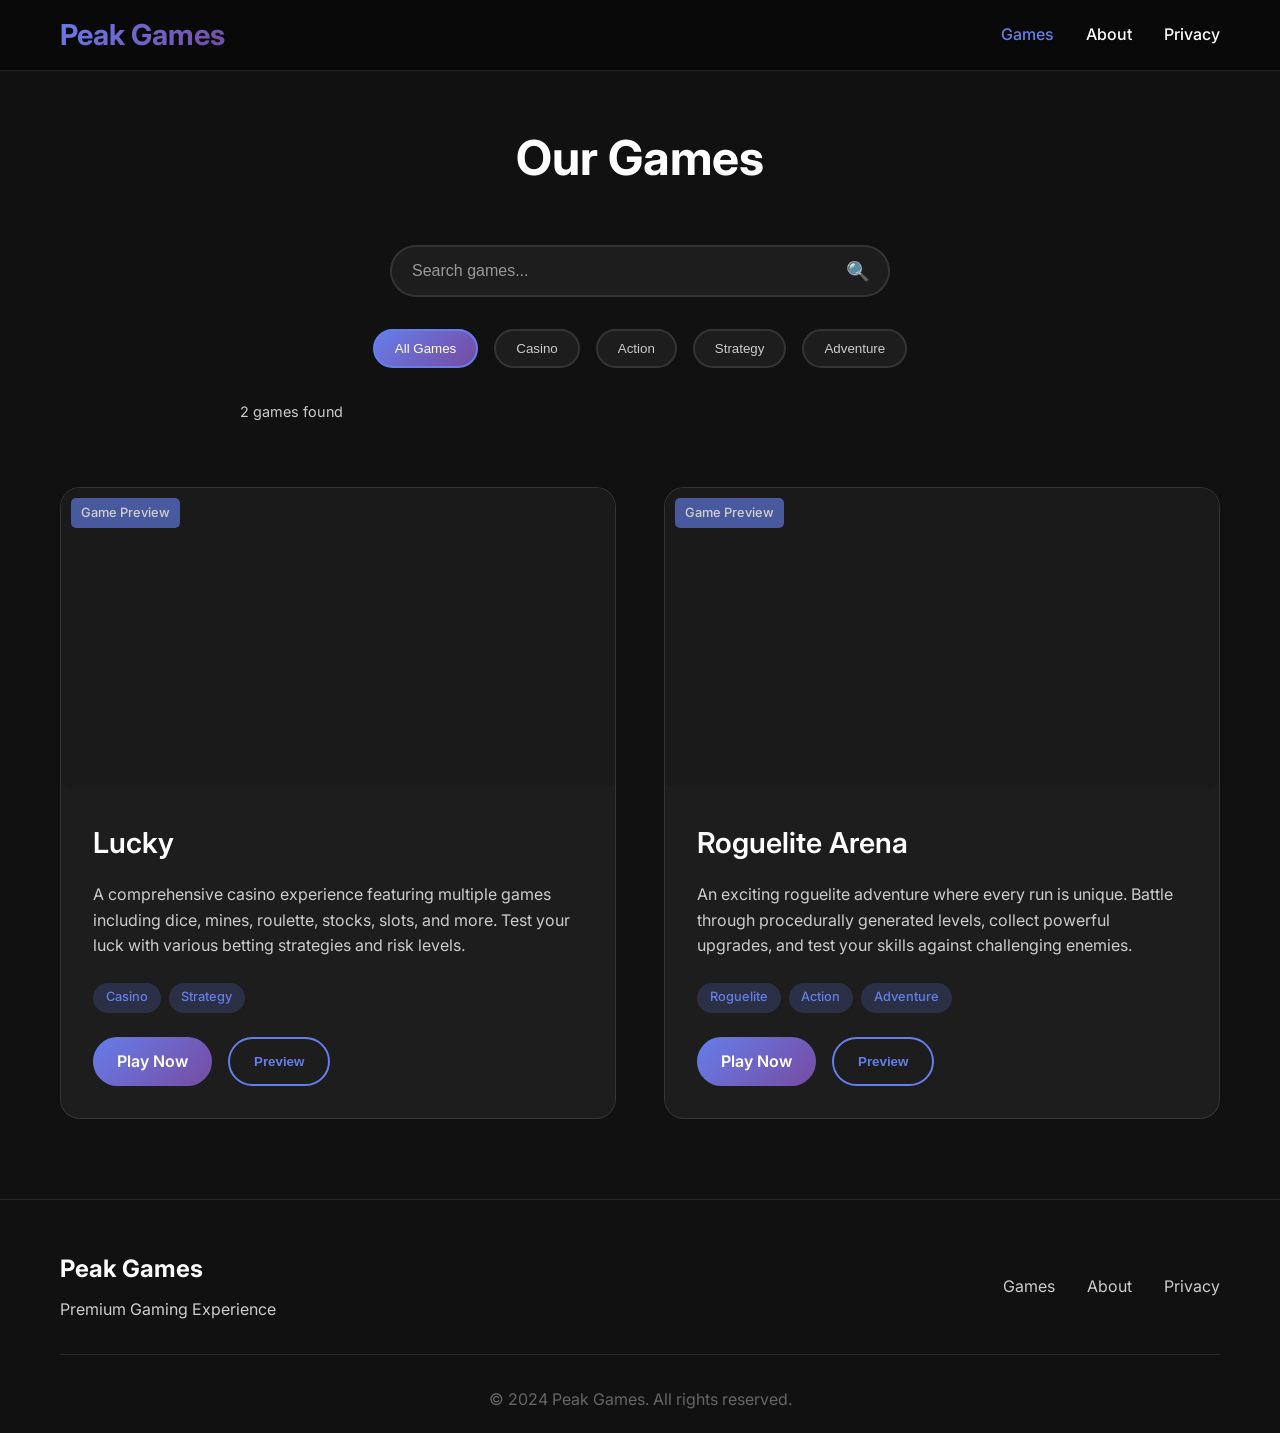
==== games.html @ 95d1e4c8 "Initial Peak Games website - home, games page, search, privacy, transitions" ====
<!DOCTYPE html>
<html lang="en">
<head>
    <meta charset="UTF-8">
    <meta name="viewport" content="width=device-width, initial-scale=1.0">
    <title>Games - Peak Games</title>
    <link rel="stylesheet" href="styles.css">
    <link href="https://fonts.googleapis.com/css2?family=Inter:wght@300;400;500;600;700&display=swap" rel="stylesheet">
</head>
<body>
    <nav class="navbar">
        <div class="nav-container">
            <div class="nav-brand">
                <a href="index.html" class="nav-logo">Peak Games</a>
            </div>
            <div class="nav-links">
                <a href="games.html" class="active">Games</a>
                <a href="index.html#about">About</a>
                <a href="index.html#privacy">Privacy</a>
            </div>
        </div>
    </nav>

    <section class="games-page">
        <div class="container">
            <h2 class="section-title">Our Games</h2>

            <div class="search-container">
                <div class="search-bar">
                    <div class="search-input-wrapper">
                        <input type="text" id="gameSearch" placeholder="Search games..." class="search-input">
                        <div class="search-icon">🔍</div>
                    </div>
                </div>

                <div class="category-filters">
                    <button class="category-btn active" data-category="all">All Games</button>
                    <button class="category-btn" data-category="casino">Casino</button>
                    <button class="category-btn" data-category="action">Action</button>
                    <button class="category-btn" data-category="strategy">Strategy</button>
                    <button class="category-btn" data-category="adventure">Adventure</button>
                </div>

                <div class="search-results-info">
                    <span id="resultsCount">2 games found</span>
                    <button id="clearSearch" class="clear-search" style="display: none;">Clear Search</button>
                </div>
            </div>

            <div class="games-grid">
                <div class="game-card" data-category="casino strategy" data-title="Lucky" data-description="casino experience featuring multiple games including dice mines roulette stocks slots">
                    <div class="game-preview">
                        <iframe src="https://amongusman173-hub.github.io/PeakGames-Lucky/"
                                title="Lucky Preview"
                                loading="lazy"></iframe>
                    </div>
                    <div class="game-info">
                        <h3>Lucky</h3>
                        <p>A comprehensive casino experience featuring multiple games including dice, mines, roulette, stocks, slots, and more. Test your luck with various betting strategies and risk levels.</p>
                        <div class="game-features">
                            <span class="feature-tag">Casino</span>
                            <span class="feature-tag">Strategy</span>
                        </div>
                        <div class="game-actions">
                            <a href="https://amongusman173-hub.github.io/PeakGames-Lucky/"
                               target="_blank"
                               class="btn-play">Play Now</a>
                            <button class="btn-preview" onclick="togglePreview(event)">Preview</button>
                        </div>
                    </div>
                </div>

                <div class="game-card" data-category="action adventure" data-title="Roguelite Arena" data-description="roguelite adventure where every run is unique battle through procedurally generated levels">
                    <div class="game-preview">
                        <iframe src="https://amongusman173-hub.github.io/PeakGames-Roguelite/"
                                title="Roguelite Arena Preview"
                                loading="lazy"></iframe>
                    </div>
                    <div class="game-info">
                        <h3>Roguelite Arena</h3>
                        <p>An exciting roguelite adventure where every run is unique. Battle through procedurally generated levels, collect powerful upgrades, and test your skills against challenging enemies.</p>
                        <div class="game-features">
                            <span class="feature-tag">Roguelite</span>
                            <span class="feature-tag">Action</span>
                            <span class="feature-tag">Adventure</span>
                        </div>
                        <div class="game-actions">
                            <a href="https://amongusman173-hub.github.io/PeakGames-Roguelite/"
                               target="_blank"
                               class="btn-play">Play Now</a>
                            <button class="btn-preview" onclick="togglePreview(event)">Preview</button>
                        </div>
                    </div>
                </div>
            </div>
        </div>
    </section>

    <footer class="footer">
        <div class="container">
            <div class="footer-content">
                <div class="footer-brand">
                    <h3>Peak Games</h3>
                    <p>Premium Gaming Experience</p>
                </div>
                <div class="footer-links">
                    <a href="games.html">Games</a>
                    <a href="index.html#about">About</a>
                    <a href="index.html#privacy">Privacy</a>
                </div>
            </div>
            <div class="footer-bottom">
                <p>&copy; 2024 Peak Games. All rights reserved.</p>
            </div>
        </div>
    </footer>

    <script src="script.js"></script>
    <script>
        document.querySelectorAll('a[href]').forEach(link => {
            const href = link.getAttribute('href');
            if (!href.startsWith('#') && !href.startsWith('http') && !link.target) {
                link.addEventListener('click', e => {
                    e.preventDefault();
                    document.body.classList.add('fade-out');
                    setTimeout(() => window.location.href = href, 300);
                });
            }
        });
    </script>
</body>
</html>
---- styles.css ----
* {
    margin: 0;
    padding: 0;
    box-sizing: border-box;
}

body {
    font-family: 'Inter', sans-serif;
    line-height: 1.6;
    color: #333;
    background: #0a0a0a;
}

.container {
    max-width: 1200px;
    margin: 0 auto;
    padding: 0 20px;
}

/* Navigation */
.navbar {
    position: fixed;
    top: 0;
    width: 100%;
    background: rgba(10, 10, 10, 0.95);
    backdrop-filter: blur(10px);
    z-index: 1000;
    border-bottom: 1px solid rgba(255, 255, 255, 0.1);
}

.nav-container {
    max-width: 1200px;
    margin: 0 auto;
    padding: 0 20px;
    display: flex;
    justify-content: space-between;
    align-items: center;
    height: 70px;
}

.nav-brand {
    display: flex;
    align-items: center;
}

.nav-links {
    display: flex;
    gap: 2rem;
}

.nav-links a {
    color: #fff;
    text-decoration: none;
    font-weight: 500;
    transition: color 0.3s ease;
}

.nav-links a:hover {
    color: #667eea;
}

/* Hero Section */
.hero {
    height: 100vh;
    display: flex;
    align-items: center;
    justify-content: center;
    position: relative;
    overflow: hidden;
}

.hero-bg {
    position: absolute;
    top: 0;
    left: 0;
    width: 100%;
    height: 100%;
    background: linear-gradient(135deg, #667eea 0%, #764ba2 100%);
    opacity: 0.1;
    z-index: -1;
}

.particles {
    position: absolute;
    width: 100%;
    height: 100%;
    overflow: hidden;
}

.particle {
    position: absolute;
    width: 4px;
    height: 4px;
    background: rgba(102, 126, 234, 0.6);
    border-radius: 50%;
    animation: float 6s ease-in-out infinite;
}

.particle:nth-child(1) {
    left: 20%;
    animation-delay: 0s;
    animation-duration: 6s;
}

.particle:nth-child(2) {
    left: 40%;
    animation-delay: 1s;
    animation-duration: 8s;
}

.particle:nth-child(3) {
    left: 60%;
    animation-delay: 2s;
    animation-duration: 7s;
}

.particle:nth-child(4) {
    left: 80%;
    animation-delay: 3s;
    animation-duration: 9s;
}

.particle:nth-child(5) {
    left: 10%;
    animation-delay: 4s;
    animation-duration: 5s;
}

.particle:nth-child(6) {
    left: 90%;
    animation-delay: 5s;
    animation-duration: 10s;
}

@keyframes float {
    0%, 100% {
        transform: translateY(100vh) scale(0);
        opacity: 0;
    }
    10% {
        opacity: 1;
        transform: translateY(90vh) scale(1);
    }
    90% {
        opacity: 1;
        transform: translateY(-10vh) scale(1);
    }
    100% {
        transform: translateY(-10vh) scale(0);
        opacity: 0;
    }
}

.hero-content {
    text-align: center;
    color: #fff;
    z-index: 1;
}

.hero-title {
    font-size: 4rem;
    font-weight: 700;
    margin-bottom: 1rem;
    background: linear-gradient(135deg, #667eea 0%, #764ba2 100%);
    -webkit-background-clip: text;
    -webkit-text-fill-color: transparent;
    background-clip: text;
}

.hero-subtitle {
    font-size: 1.5rem;
    margin-bottom: 2rem;
    color: #ccc;
    font-weight: 300;
}

.btn-primary {
    display: inline-block;
    padding: 15px 30px;
    background: linear-gradient(135deg, #667eea 0%, #764ba2 100%);
    color: #fff;
    text-decoration: none;
    border-radius: 50px;
    font-weight: 600;
    transition: transform 0.3s ease, box-shadow 0.3s ease;
}

.btn-primary:hover {
    transform: translateY(-2px);
    box-shadow: 0 10px 25px rgba(102, 126, 234, 0.3);
}

/* Games Section */
.games-section {
    padding: 100px 0;
    background: #111;
}

.section-title {
    text-align: center;
    font-size: 3rem;
    font-weight: 700;
    margin-bottom: 3rem;
    color: #fff;
}

/* Search Container */
.search-container {
    max-width: 800px;
    margin: 0 auto 4rem;
}

.search-bar {
    margin-bottom: 2rem;
}

.search-input-wrapper {
    position: relative;
    max-width: 500px;
    margin: 0 auto;
}

.search-input {
    width: 100%;
    padding: 15px 50px 15px 20px;
    background: rgba(255, 255, 255, 0.05);
    border: 2px solid rgba(255, 255, 255, 0.1);
    border-radius: 50px;
    color: #fff;
    font-size: 1rem;
    transition: all 0.3s ease;
}

.search-input:focus {
    outline: none;
    border-color: #667eea;
    box-shadow: 0 0 20px rgba(102, 126, 234, 0.2);
}

.search-input::placeholder {
    color: #999;
}

.search-icon {
    position: absolute;
    right: 20px;
    top: 50%;
    transform: translateY(-50%);
    color: #999;
    font-size: 1.2rem;
}

.category-filters {
    display: flex;
    justify-content: center;
    gap: 1rem;
    flex-wrap: wrap;
    margin-bottom: 2rem;
}

.category-btn {
    padding: 10px 20px;
    background: rgba(255, 255, 255, 0.05);
    border: 2px solid rgba(255, 255, 255, 0.1);
    border-radius: 25px;
    color: #ccc;
    font-weight: 500;
    cursor: pointer;
    transition: all 0.3s ease;
}

.category-btn:hover {
    border-color: #667eea;
    color: #667eea;
}

.category-btn.active {
    background: linear-gradient(135deg, #667eea 0%, #764ba2 100%);
    border-color: #667eea;
    color: #fff;
}

.search-results-info {
    display: flex;
    justify-content: space-between;
    align-items: center;
    color: #ccc;
    font-size: 0.9rem;
}

.clear-search {
    background: none;
    border: none;
    color: #667eea;
    cursor: pointer;
    text-decoration: underline;
    font-size: 0.9rem;
}

.clear-search:hover {
    color: #fff;
}

.games-grid {
    display: grid;
    grid-template-columns: repeat(auto-fit, minmax(500px, 1fr));
    gap: 3rem;
    margin-top: 3rem;
}

.game-card {
    background: rgba(255, 255, 255, 0.05);
    border-radius: 20px;
    overflow: hidden;
    transition: transform 0.3s ease, box-shadow 0.3s ease;
    border: 1px solid rgba(255, 255, 255, 0.1);
}

.game-card:hover {
    transform: translateY(-5px);
    box-shadow: 0 20px 40px rgba(0, 0, 0, 0.3);
}

.game-preview {
    height: 300px;
    overflow: hidden;
    position: relative;
    background: #1a1a1a;
    border-radius: 10px;
}

.game-preview iframe {
    width: 125%;
    height: 125%;
    border: none;
    transform: scale(0.8);
    transform-origin: top left;
    pointer-events: none;
    background: #1a1a1a;
}

.game-info {
    padding: 2rem;
}

.game-info h3 {
    font-size: 1.8rem;
    font-weight: 600;
    margin-bottom: 1rem;
    color: #fff;
}

.game-info p {
    color: #ccc;
    margin-bottom: 1.5rem;
    line-height: 1.6;
}

.game-features {
    display: flex;
    gap: 0.5rem;
    margin-bottom: 1.5rem;
    flex-wrap: wrap;
}

.feature-tag {
    background: rgba(102, 126, 234, 0.2);
    color: #667eea;
    padding: 0.3rem 0.8rem;
    border-radius: 20px;
    font-size: 0.8rem;
    font-weight: 500;
}

.game-actions {
    display: flex;
    gap: 1rem;
}

.btn-play {
    padding: 12px 24px;
    background: linear-gradient(135deg, #667eea 0%, #764ba2 100%);
    color: #fff;
    text-decoration: none;
    border-radius: 25px;
    font-weight: 600;
    transition: transform 0.3s ease;
}

.btn-play:hover {
    transform: translateY(-2px);
}

.btn-preview {
    padding: 12px 24px;
    background: transparent;
    color: #667eea;
    border: 2px solid #667eea;
    border-radius: 25px;
    font-weight: 600;
    cursor: pointer;
    transition: all 0.3s ease;
}

.btn-preview:hover {
    background: #667eea;
    color: #fff;
}

/* About Section */
.about-section {
    padding: 100px 0;
    background: #0a0a0a;
}

.about-grid {
    display: grid;
    grid-template-columns: 1fr 1fr;
    gap: 4rem;
    align-items: center;
}

.about-content h2 {
    font-size: 2.5rem;
    font-weight: 700;
    margin-bottom: 2rem;
    color: #fff;
}

.about-content p {
    font-size: 1.2rem;
    color: #ccc;
    line-height: 1.8;
    margin-bottom: 3rem;
}

.stats-grid {
    display: grid;
    grid-template-columns: repeat(3, 1fr);
    gap: 2rem;
}

.stat-item {
    text-align: center;
    padding: 1.5rem;
    background: rgba(102, 126, 234, 0.1);
    border-radius: 15px;
    border: 1px solid rgba(102, 126, 234, 0.2);
    transition: transform 0.3s ease;
}

.stat-item:hover {
    transform: translateY(-5px);
}

.stat-number {
    font-size: 2.5rem;
    font-weight: 700;
    color: #667eea;
    margin-bottom: 0.5rem;
}

.stat-label {
    color: #ccc;
    font-size: 0.9rem;
    font-weight: 500;
}

.about-visual {
    position: relative;
    height: 400px;
}

.floating-elements {
    position: relative;
    width: 100%;
    height: 100%;
}

.floating-card {
    position: absolute;
    width: 80px;
    height: 80px;
    background: rgba(102, 126, 234, 0.1);
    border: 2px solid rgba(102, 126, 234, 0.3);
    border-radius: 20px;
    display: flex;
    align-items: center;
    justify-content: center;
    font-size: 2rem;
    animation: floatCard 4s ease-in-out infinite;
}

.floating-card:nth-child(1) {
    top: 10%;
    left: 20%;
    animation-delay: 0s;
}

.floating-card:nth-child(2) {
    top: 60%;
    left: 10%;
    animation-delay: 1s;
}

.floating-card:nth-child(3) {
    top: 20%;
    right: 20%;
    animation-delay: 2s;
}

.floating-card:nth-child(4) {
    bottom: 20%;
    right: 10%;
    animation-delay: 3s;
}

@keyframes floatCard {
    0%, 100% {
        transform: translateY(0px) rotate(0deg);
    }
    50% {
        transform: translateY(-20px) rotate(5deg);
    }
}

/* Privacy Section */
.privacy-section {
    padding: 100px 0;
    background: #111;
}

.privacy-content h2 {
    text-align: center;
    font-size: 2.5rem;
    font-weight: 700;
    margin-bottom: 3rem;
    color: #fff;
}

.privacy-grid {
    display: grid;
    grid-template-columns: repeat(auto-fit, minmax(300px, 1fr));
    gap: 2rem;
    margin-bottom: 3rem;
}

.privacy-card {
    background: rgba(255, 255, 255, 0.05);
    padding: 2rem;
    border-radius: 20px;
    text-align: center;
    border: 1px solid rgba(255, 255, 255, 0.1);
    transition: transform 0.3s ease, box-shadow 0.3s ease;
}

.privacy-card:hover {
    transform: translateY(-5px);
    box-shadow: 0 15px 30px rgba(102, 126, 234, 0.1);
}

.privacy-icon {
    font-size: 3rem;
    margin-bottom: 1rem;
}

.privacy-card h3 {
    color: #fff;
    font-size: 1.3rem;
    margin-bottom: 1rem;
    font-weight: 600;
}

.privacy-card p {
    color: #ccc;
    line-height: 1.6;
}

.privacy-note {
    background: rgba(102, 126, 234, 0.1);
    padding: 2rem;
    border-radius: 15px;
    border-left: 4px solid #667eea;
    text-align: center;
}

.privacy-note p {
    color: #ccc;
    font-size: 1.1rem;
    margin: 0;
}

.privacy-note strong {
    color: #667eea;
}

/* Footer */
.footer {
    background: #111;
    padding: 50px 0 20px;
    border-top: 1px solid rgba(255, 255, 255, 0.1);
}

.footer-content {
    display: flex;
    justify-content: space-between;
    align-items: center;
    margin-bottom: 2rem;
}

.footer-brand h3 {
    color: #fff;
    font-size: 1.5rem;
    margin-bottom: 0.5rem;
}

.footer-brand p {
    color: #ccc;
}

.footer-links {
    display: flex;
    gap: 2rem;
}

.footer-links a {
    color: #ccc;
    text-decoration: none;
    transition: color 0.3s ease;
}

.footer-links a:hover {
    color: #667eea;
}

.footer-bottom {
    text-align: center;
    padding-top: 2rem;
    border-top: 1px solid rgba(255, 255, 255, 0.1);
}

.footer-bottom p {
    color: #666;
}

/* Responsive Design */
@media (max-width: 768px) {
    .hero-title {
        font-size: 2.5rem;
    }
    
    .hero-subtitle {
        font-size: 1.2rem;
    }
    
    .games-grid {
        grid-template-columns: 1fr;
        gap: 2rem;
    }
    
    .category-filters {
        gap: 0.5rem;
    }
    
    .category-btn {
        padding: 8px 16px;
        font-size: 0.9rem;
    }
    
    .search-results-info {
        flex-direction: column;
        gap: 1rem;
        text-align: center;
    }
    
    .about-grid {
        grid-template-columns: 1fr;
        gap: 2rem;
    }
    
    .stats-grid {
        grid-template-columns: 1fr;
        gap: 1rem;
    }
    
    .privacy-grid {
        grid-template-columns: 1fr;
    }
    
    .floating-elements {
        display: none;
    }
    
    .nav-links {
        display: none;
    }
    
    .footer-content {
        flex-direction: column;
        gap: 2rem;
        text-align: center;
    }
    
    .game-actions {
        flex-direction: column;
    }
}

/* Preview Toggle Animation */
.game-preview.expanded {
    height: 500px;
    border-radius: 10px;
}

.game-preview.expanded iframe {
    width: 100%;
    height: 100%;
    transform: scale(1);
    pointer-events: auto;
}

.game-preview iframe {
    transition: all 0.3s ease;
}

.game-preview::before {
    content: 'Game Preview';
    position: absolute;
    top: 10px;
    left: 10px;
    background: rgba(102, 126, 234, 0.8);
    color: white;
    padding: 5px 10px;
    border-radius: 5px;
    font-size: 0.8rem;
    font-weight: 500;
    z-index: 5;
    opacity: 0.8;
}

.game-preview.expanded::before {
    content: 'Interactive Preview - Click to Play';
}

/* No Results Message */
.no-results-message {
    grid-column: 1 / -1;
    text-align: center;
    padding: 4rem 2rem;
    color: #ccc;
}

.no-results-content {
    max-width: 400px;
    margin: 0 auto;
}

.no-results-icon {
    font-size: 4rem;
    margin-bottom: 1rem;
    opacity: 0.5;
}

.no-results-message h3 {
    font-size: 1.5rem;
    margin-bottom: 1rem;
    color: #fff;
}

.no-results-message p {
    font-size: 1rem;
    opacity: 0.8;
}

/* Search Animation */
.game-card {
    transition: all 0.3s ease;
}

.game-card.hidden {
    opacity: 0;
    transform: translateY(20px);
    pointer-events: none;
}

/* Games Page */
.games-page {
    min-height: 100vh;
    padding: 120px 0 80px;
    background: #111;
}

.nav-brand a {
    text-decoration: none;
}

.nav-logo {
    font-size: 1.8rem;
    font-weight: 700;
    text-decoration: none;
    background: linear-gradient(135deg, #667eea 0%, #764ba2 100%);
    -webkit-background-clip: text;
    -webkit-text-fill-color: transparent;
    background-clip: text;
    transition: filter 0.3s ease, transform 0.3s ease;
    cursor: pointer;
}

.nav-logo:hover {
    filter: drop-shadow(0 0 12px rgba(102, 126, 234, 0.9)) drop-shadow(0 0 25px rgba(118, 75, 162, 0.6));
    transform: scale(1.05);
}

.nav-links a.active {
    color: #667eea;
}

/* Page Transitions */
body {
    animation: pageFadeIn 0.4s ease forwards;
}

@keyframes pageFadeIn {
    from {
        opacity: 0;
        transform: translateY(10px);
    }
    to {
        opacity: 1;
        transform: translateY(0);
    }
}

body.fade-out {
    animation: pageFadeOut 0.3s ease forwards;
}

@keyframes pageFadeOut {
    from {
        opacity: 1;
        transform: translateY(0);
    }
    to {
        opacity: 0;
        transform: translateY(-10px);
    }
}
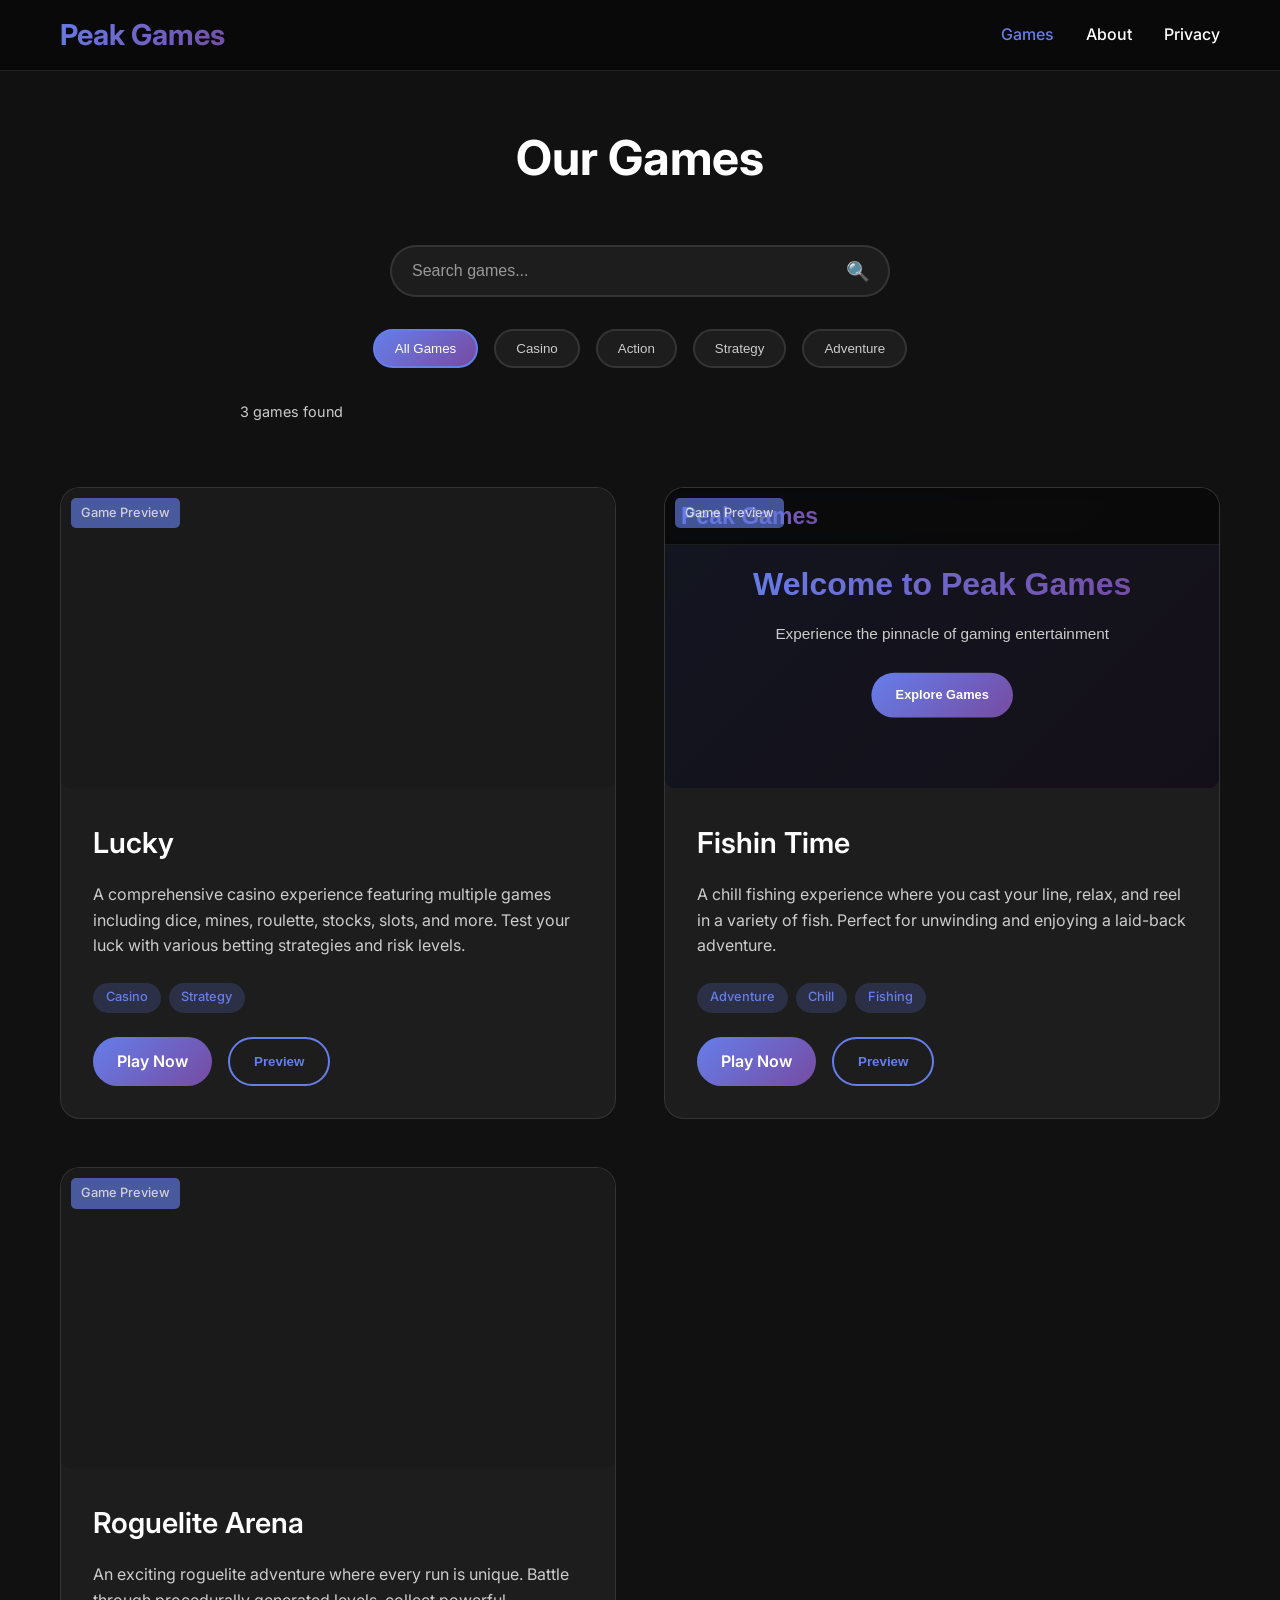
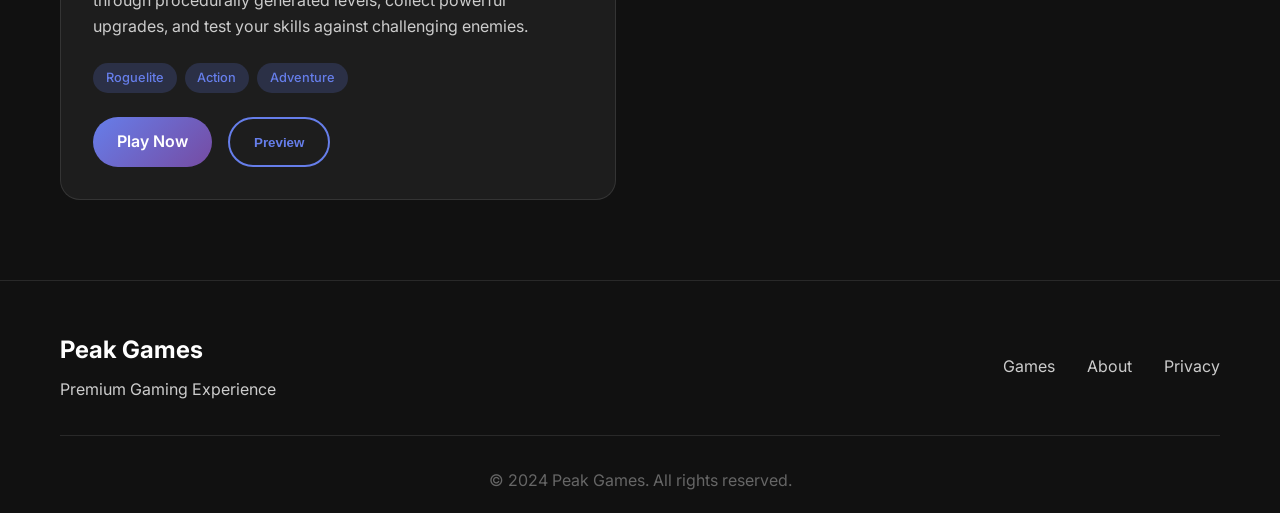
==== commit 03ca53e2: "Add Fishin Time game, update stats to 3 games" ====
--- a/games.html
+++ b/games.html
@@ -42,7 +42,7 @@
                 </div>
 
                 <div class="search-results-info">
-                    <span id="resultsCount">2 games found</span>
+                    <span id="resultsCount">3 games found</span>
                     <button id="clearSearch" class="clear-search" style="display: none;">Clear Search</button>
                 </div>
             </div>
@@ -63,6 +63,29 @@
                         </div>
                         <div class="game-actions">
                             <a href="https://amongusman173-hub.github.io/PeakGames-Lucky/"
+                               target="_blank"
+                               class="btn-play">Play Now</a>
+                            <button class="btn-preview" onclick="togglePreview(event)">Preview</button>
+                        </div>
+                    </div>
+                </div>
+
+                <div class="game-card" data-category="adventure" data-title="Fishin Time" data-description="chill relaxing fishing game cast your line and reel in a variety of fish">
+                    <div class="game-preview">
+                        <iframe src="https://amongusman173-hub.github.io/PeakGames-Fishin/"
+                                title="Fishin Time Preview"
+                                loading="lazy"></iframe>
+                    </div>
+                    <div class="game-info">
+                        <h3>Fishin Time</h3>
+                        <p>A chill fishing experience where you cast your line, relax, and reel in a variety of fish. Perfect for unwinding and enjoying a laid-back adventure.</p>
+                        <div class="game-features">
+                            <span class="feature-tag">Adventure</span>
+                            <span class="feature-tag">Chill</span>
+                            <span class="feature-tag">Fishing</span>
+                        </div>
+                        <div class="game-actions">
+                            <a href="https://amongusman173-hub.github.io/PeakGames-Fishin/"
                                target="_blank"
                                class="btn-play">Play Now</a>
                             <button class="btn-preview" onclick="togglePreview(event)">Preview</button>
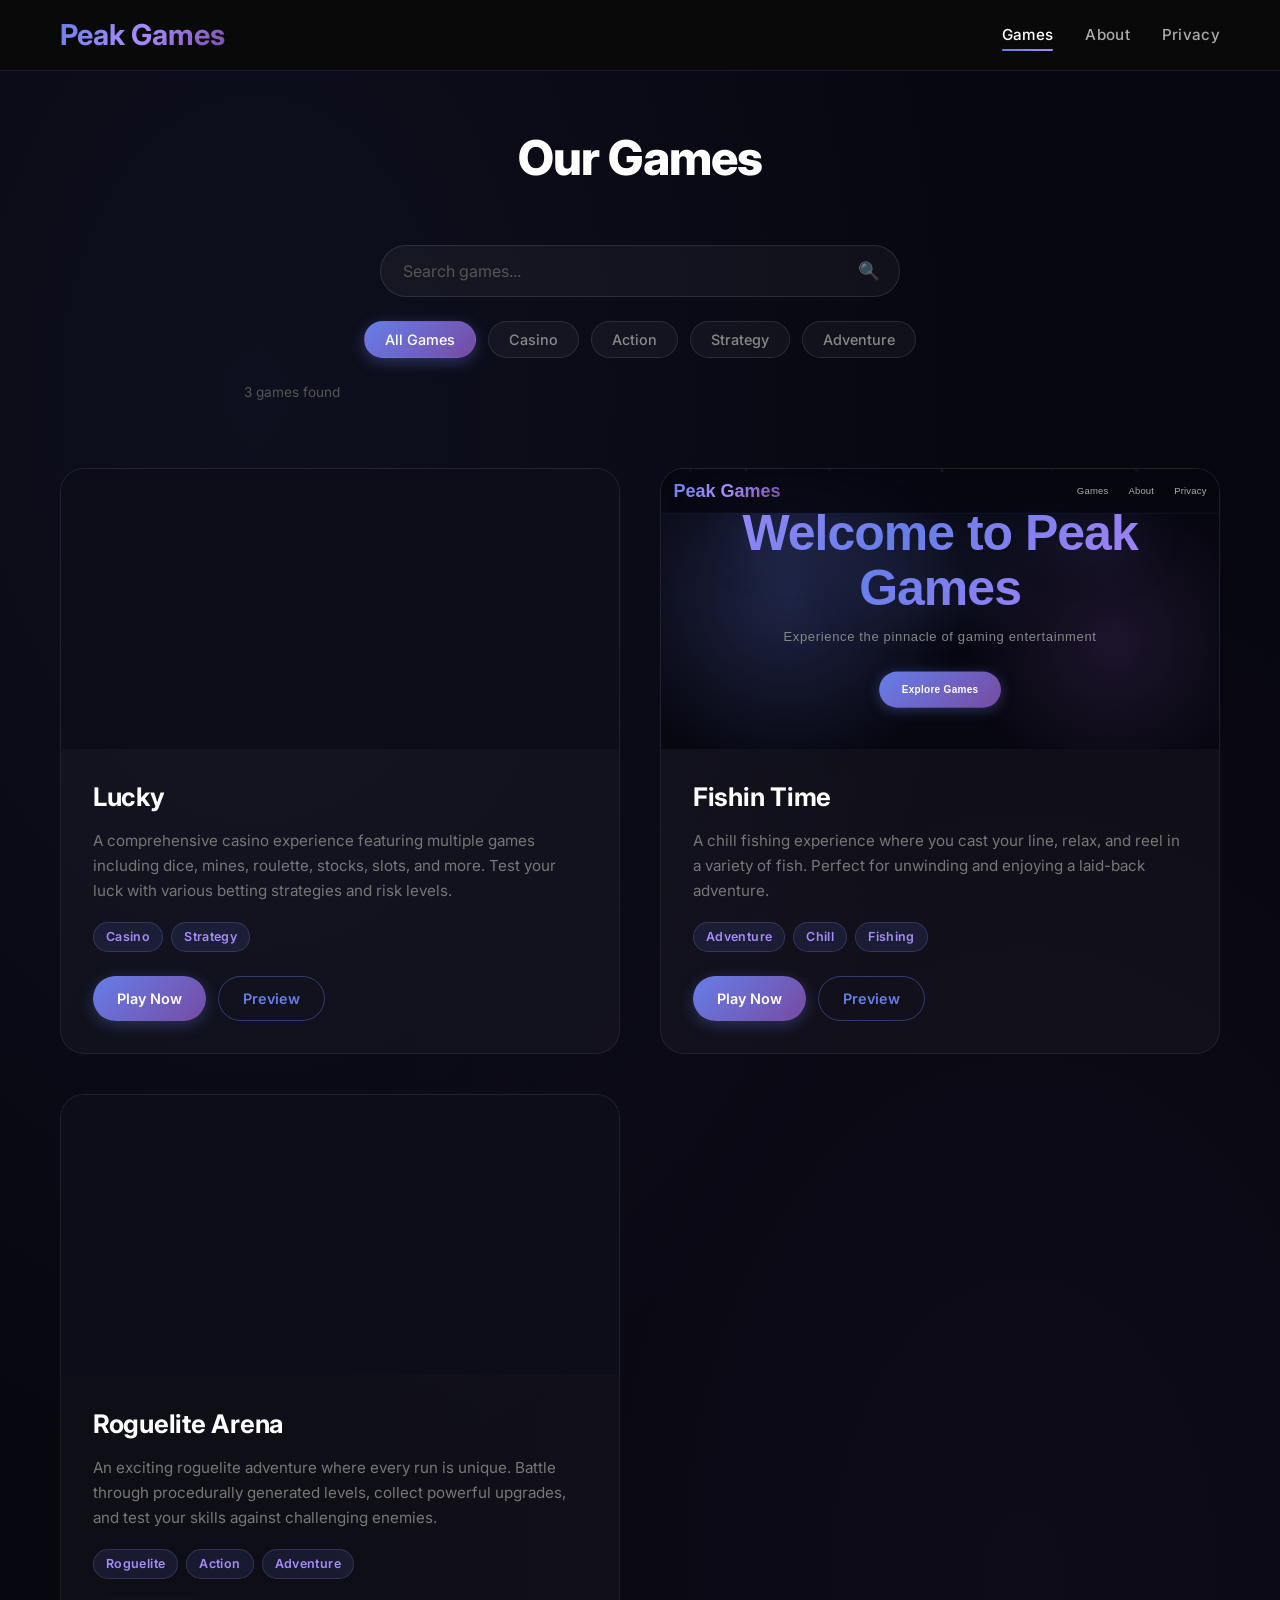
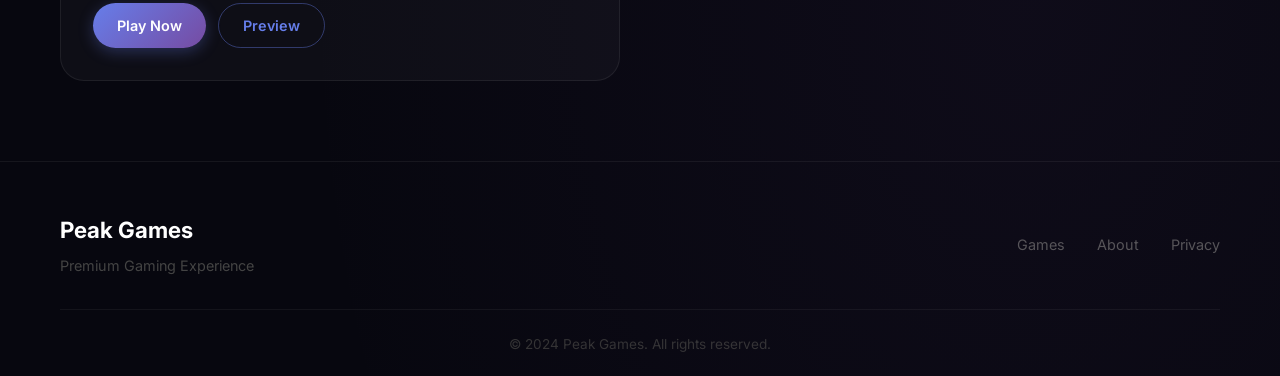
==== commit 87a4fe42: "Visual overhaul, live game thumbnails, audio fix on preview close" ====
--- a/games.html
+++ b/games.html
@@ -50,7 +50,7 @@
             <div class="games-grid">
                 <div class="game-card" data-category="casino strategy" data-title="Lucky" data-description="casino experience featuring multiple games including dice mines roulette stocks slots">
                     <div class="game-preview">
-                        <iframe src="https://amongusman173-hub.github.io/PeakGames-Lucky/"
+                        <iframe data-src="https://amongusman173-hub.github.io/PeakGames-Lucky/"
                                 title="Lucky Preview"
                                 loading="lazy"></iframe>
                     </div>
@@ -72,7 +72,7 @@
 
                 <div class="game-card" data-category="adventure" data-title="Fishin Time" data-description="chill relaxing fishing game cast your line and reel in a variety of fish">
                     <div class="game-preview">
-                        <iframe src="https://amongusman173-hub.github.io/PeakGames-Fishin/"
+                        <iframe data-src="https://amongusman173-hub.github.io/PeakGames-Fishin/"
                                 title="Fishin Time Preview"
                                 loading="lazy"></iframe>
                     </div>
@@ -95,7 +95,7 @@
 
                 <div class="game-card" data-category="action adventure" data-title="Roguelite Arena" data-description="roguelite adventure where every run is unique battle through procedurally generated levels">
                     <div class="game-preview">
-                        <iframe src="https://amongusman173-hub.github.io/PeakGames-Roguelite/"
+                        <iframe data-src="https://amongusman173-hub.github.io/PeakGames-Roguelite/"
                                 title="Roguelite Arena Preview"
                                 loading="lazy"></iframe>
                     </div>
--- a/styles.css
+++ b/styles.css
@@ -7,8 +7,9 @@
 body {
     font-family: 'Inter', sans-serif;
     line-height: 1.6;
-    color: #333;
-    background: #0a0a0a;
+    color: #e0e0e0;
+    background: #07070f;
+    overflow-x: hidden;
 }
 
 .container {
@@ -17,15 +18,15 @@
     padding: 0 20px;
 }
 
-/* Navigation */
+/* ── Navbar ── */
 .navbar {
     position: fixed;
     top: 0;
     width: 100%;
-    background: rgba(10, 10, 10, 0.95);
-    backdrop-filter: blur(10px);
+    background: rgba(7, 7, 15, 0.85);
+    backdrop-filter: blur(18px);
     z-index: 1000;
-    border-bottom: 1px solid rgba(255, 255, 255, 0.1);
+    border-bottom: 1px solid rgba(102, 126, 234, 0.15);
 }
 
 .nav-container {
@@ -38,28 +39,61 @@
     height: 70px;
 }
 
-.nav-brand {
-    display: flex;
-    align-items: center;
-}
-
-.nav-links {
-    display: flex;
-    gap: 2rem;
-}
+.nav-brand { display: flex; align-items: center; }
+.nav-brand a { text-decoration: none; }
+
+.nav-logo {
+    font-size: 1.8rem;
+    font-weight: 700;
+    text-decoration: none;
+    background: linear-gradient(135deg, #667eea 0%, #a78bfa 50%, #764ba2 100%);
+    -webkit-background-clip: text;
+    -webkit-text-fill-color: transparent;
+    background-clip: text;
+    transition: filter 0.3s ease, transform 0.3s ease;
+    cursor: pointer;
+}
+
+.nav-logo:hover {
+    filter: drop-shadow(0 0 14px rgba(102, 126, 234, 1)) drop-shadow(0 0 30px rgba(167, 139, 250, 0.7));
+    transform: scale(1.06);
+}
+
+.nav-links { display: flex; gap: 2rem; }
 
 .nav-links a {
-    color: #fff;
+    color: #aaa;
     text-decoration: none;
     font-weight: 500;
+    font-size: 0.95rem;
+    letter-spacing: 0.02em;
     transition: color 0.3s ease;
-}
-
-.nav-links a:hover {
-    color: #667eea;
-}
-
-/* Hero Section */
+    position: relative;
+}
+
+.nav-links a::after {
+    content: '';
+    position: absolute;
+    bottom: -4px;
+    left: 0;
+    width: 0;
+    height: 2px;
+    background: linear-gradient(90deg, #667eea, #a78bfa);
+    border-radius: 2px;
+    transition: width 0.3s ease;
+}
+
+.nav-links a:hover,
+.nav-links a.active {
+    color: #fff;
+}
+
+.nav-links a:hover::after,
+.nav-links a.active::after {
+    width: 100%;
+}
+
+/* ── Hero ── */
 .hero {
     height: 100vh;
     display: flex;
@@ -69,223 +103,246 @@
     overflow: hidden;
 }
 
+/* Gradient orbs */
 .hero-bg {
     position: absolute;
-    top: 0;
-    left: 0;
+    inset: 0;
+    z-index: 0;
+}
+
+.hero-bg::before {
+    content: '';
+    position: absolute;
+    width: 600px;
+    height: 600px;
+    background: radial-gradient(circle, rgba(102, 126, 234, 0.25) 0%, transparent 70%);
+    top: -100px;
+    left: -100px;
+    animation: orbDrift 12s ease-in-out infinite alternate;
+}
+
+.hero-bg::after {
+    content: '';
+    position: absolute;
+    width: 500px;
+    height: 500px;
+    background: radial-gradient(circle, rgba(118, 75, 162, 0.2) 0%, transparent 70%);
+    bottom: -80px;
+    right: -80px;
+    animation: orbDrift 10s ease-in-out infinite alternate-reverse;
+}
+
+@keyframes orbDrift {
+    from { transform: translate(0, 0) scale(1); }
+    to   { transform: translate(60px, 40px) scale(1.1); }
+}
+
+.particles {
+    position: absolute;
     width: 100%;
     height: 100%;
-    background: linear-gradient(135deg, #667eea 0%, #764ba2 100%);
-    opacity: 0.1;
-    z-index: -1;
-}
-
-.particles {
-    position: absolute;
-    width: 100%;
-    height: 100%;
-    overflow: hidden;
 }
 
 .particle {
     position: absolute;
-    width: 4px;
-    height: 4px;
-    background: rgba(102, 126, 234, 0.6);
+    width: 3px;
+    height: 3px;
+    background: rgba(167, 139, 250, 0.7);
     border-radius: 50%;
-    animation: float 6s ease-in-out infinite;
-}
-
-.particle:nth-child(1) {
-    left: 20%;
-    animation-delay: 0s;
-    animation-duration: 6s;
-}
-
-.particle:nth-child(2) {
-    left: 40%;
-    animation-delay: 1s;
-    animation-duration: 8s;
-}
-
-.particle:nth-child(3) {
-    left: 60%;
-    animation-delay: 2s;
-    animation-duration: 7s;
-}
-
-.particle:nth-child(4) {
-    left: 80%;
-    animation-delay: 3s;
-    animation-duration: 9s;
-}
-
-.particle:nth-child(5) {
-    left: 10%;
-    animation-delay: 4s;
-    animation-duration: 5s;
-}
-
-.particle:nth-child(6) {
-    left: 90%;
-    animation-delay: 5s;
-    animation-duration: 10s;
-}
-
-@keyframes float {
-    0%, 100% {
-        transform: translateY(100vh) scale(0);
-        opacity: 0;
-    }
-    10% {
-        opacity: 1;
-        transform: translateY(90vh) scale(1);
-    }
-    90% {
-        opacity: 1;
-        transform: translateY(-10vh) scale(1);
-    }
-    100% {
-        transform: translateY(-10vh) scale(0);
-        opacity: 0;
-    }
+    box-shadow: 0 0 6px rgba(167, 139, 250, 0.5);
+    animation: floatUp linear infinite;
+}
+
+.particle:nth-child(1) { left: 15%; animation-duration: 7s;  animation-delay: 0s;   width: 4px; height: 4px; }
+.particle:nth-child(2) { left: 30%; animation-duration: 9s;  animation-delay: 1.5s; }
+.particle:nth-child(3) { left: 50%; animation-duration: 6s;  animation-delay: 3s;   width: 5px; height: 5px; }
+.particle:nth-child(4) { left: 70%; animation-duration: 11s; animation-delay: 0.5s; }
+.particle:nth-child(5) { left: 85%; animation-duration: 8s;  animation-delay: 2s;   width: 4px; height: 4px; }
+.particle:nth-child(6) { left: 5%;  animation-duration: 10s; animation-delay: 4s;   }
+
+@keyframes floatUp {
+    0%   { transform: translateY(110vh) scale(0); opacity: 0; }
+    10%  { opacity: 1; transform: translateY(90vh) scale(1); }
+    90%  { opacity: 0.8; }
+    100% { transform: translateY(-10vh) scale(0.5); opacity: 0; }
 }
 
 .hero-content {
     text-align: center;
     color: #fff;
     z-index: 1;
+    position: relative;
 }
 
 .hero-title {
-    font-size: 4rem;
-    font-weight: 700;
+    font-size: 5rem;
+    font-weight: 800;
     margin-bottom: 1rem;
-    background: linear-gradient(135deg, #667eea 0%, #764ba2 100%);
+    background: linear-gradient(135deg, #a78bfa 0%, #667eea 40%, #c084fc 100%);
     -webkit-background-clip: text;
     -webkit-text-fill-color: transparent;
     background-clip: text;
+    letter-spacing: -0.02em;
+    line-height: 1.1;
+    filter: drop-shadow(0 0 40px rgba(102, 126, 234, 0.3));
 }
 
 .hero-subtitle {
-    font-size: 1.5rem;
-    margin-bottom: 2rem;
-    color: #ccc;
+    font-size: 1.3rem;
+    margin-bottom: 2.5rem;
+    color: #888;
     font-weight: 300;
+    letter-spacing: 0.05em;
 }
 
 .btn-primary {
     display: inline-block;
-    padding: 15px 30px;
+    padding: 16px 36px;
     background: linear-gradient(135deg, #667eea 0%, #764ba2 100%);
     color: #fff;
     text-decoration: none;
     border-radius: 50px;
     font-weight: 600;
+    font-size: 1rem;
+    letter-spacing: 0.03em;
+    position: relative;
+    overflow: hidden;
     transition: transform 0.3s ease, box-shadow 0.3s ease;
-}
+    box-shadow: 0 4px 20px rgba(102, 126, 234, 0.35);
+}
+
+.btn-primary::before {
+    content: '';
+    position: absolute;
+    top: 0; left: -100%;
+    width: 100%; height: 100%;
+    background: linear-gradient(90deg, transparent, rgba(255,255,255,0.15), transparent);
+    transition: left 0.5s ease;
+}
+
+.btn-primary:hover::before { left: 100%; }
 
 .btn-primary:hover {
-    transform: translateY(-2px);
-    box-shadow: 0 10px 25px rgba(102, 126, 234, 0.3);
-}
-
-/* Games Section */
-.games-section {
-    padding: 100px 0;
-    background: #111;
-}
+    transform: translateY(-3px);
+    box-shadow: 0 12px 35px rgba(102, 126, 234, 0.5);
+}
+
+/* ── Games Page ── */
+.games-page {
+    min-height: 100vh;
+    padding: 120px 0 80px;
+    background: #07070f;
+    position: relative;
+}
+
+.games-page::before {
+    content: '';
+    position: fixed;
+    top: 0; left: 0;
+    width: 100%; height: 100%;
+    background:
+        radial-gradient(ellipse at 20% 20%, rgba(102, 126, 234, 0.07) 0%, transparent 50%),
+        radial-gradient(ellipse at 80% 80%, rgba(118, 75, 162, 0.07) 0%, transparent 50%);
+    pointer-events: none;
+    z-index: 0;
+}
+
+.games-page .container { position: relative; z-index: 1; }
 
 .section-title {
     text-align: center;
     font-size: 3rem;
-    font-weight: 700;
+    font-weight: 800;
     margin-bottom: 3rem;
     color: #fff;
-}
-
-/* Search Container */
+    letter-spacing: -0.02em;
+}
+
+/* ── Search ── */
 .search-container {
     max-width: 800px;
     margin: 0 auto 4rem;
 }
 
-.search-bar {
-    margin-bottom: 2rem;
-}
+.search-bar { margin-bottom: 1.5rem; }
 
 .search-input-wrapper {
     position: relative;
-    max-width: 500px;
+    max-width: 520px;
     margin: 0 auto;
 }
 
 .search-input {
     width: 100%;
-    padding: 15px 50px 15px 20px;
-    background: rgba(255, 255, 255, 0.05);
-    border: 2px solid rgba(255, 255, 255, 0.1);
+    padding: 15px 50px 15px 22px;
+    background: rgba(255, 255, 255, 0.04);
+    border: 1.5px solid rgba(255, 255, 255, 0.1);
     border-radius: 50px;
     color: #fff;
     font-size: 1rem;
+    font-family: 'Inter', sans-serif;
     transition: all 0.3s ease;
 }
 
 .search-input:focus {
     outline: none;
     border-color: #667eea;
-    box-shadow: 0 0 20px rgba(102, 126, 234, 0.2);
-}
-
-.search-input::placeholder {
-    color: #999;
-}
+    background: rgba(102, 126, 234, 0.06);
+    box-shadow: 0 0 0 4px rgba(102, 126, 234, 0.12), 0 0 25px rgba(102, 126, 234, 0.15);
+}
+
+.search-input::placeholder { color: #555; }
 
 .search-icon {
     position: absolute;
     right: 20px;
     top: 50%;
     transform: translateY(-50%);
-    color: #999;
-    font-size: 1.2rem;
+    font-size: 1.1rem;
+    opacity: 0.5;
 }
 
 .category-filters {
     display: flex;
     justify-content: center;
-    gap: 1rem;
+    gap: 0.75rem;
     flex-wrap: wrap;
-    margin-bottom: 2rem;
+    margin-bottom: 1.5rem;
 }
 
 .category-btn {
-    padding: 10px 20px;
-    background: rgba(255, 255, 255, 0.05);
-    border: 2px solid rgba(255, 255, 255, 0.1);
+    padding: 9px 20px;
+    background: rgba(255, 255, 255, 0.04);
+    border: 1.5px solid rgba(255, 255, 255, 0.1);
     border-radius: 25px;
-    color: #ccc;
+    color: #888;
     font-weight: 500;
+    font-size: 0.9rem;
+    font-family: 'Inter', sans-serif;
     cursor: pointer;
-    transition: all 0.3s ease;
+    transition: all 0.25s ease;
 }
 
 .category-btn:hover {
     border-color: #667eea;
-    color: #667eea;
+    color: #a78bfa;
+    background: rgba(102, 126, 234, 0.08);
 }
 
 .category-btn.active {
     background: linear-gradient(135deg, #667eea 0%, #764ba2 100%);
-    border-color: #667eea;
-    color: #fff;
+    border-color: transparent;
+    color: #fff;
+    box-shadow: 0 4px 15px rgba(102, 126, 234, 0.35);
 }
 
 .search-results-info {
     display: flex;
     justify-content: space-between;
     align-items: center;
-    color: #ccc;
-    font-size: 0.9rem;
+    color: #555;
+    font-size: 0.85rem;
+    padding: 0 4px;
 }
 
 .clear-search {
@@ -293,67 +350,99 @@
     border: none;
     color: #667eea;
     cursor: pointer;
-    text-decoration: underline;
-    font-size: 0.9rem;
-}
-
-.clear-search:hover {
-    color: #fff;
-}
-
+    font-size: 0.85rem;
+    font-family: 'Inter', sans-serif;
+    transition: color 0.2s;
+}
+
+.clear-search:hover { color: #a78bfa; }
+
+/* ── Game Cards ── */
 .games-grid {
     display: grid;
-    grid-template-columns: repeat(auto-fit, minmax(500px, 1fr));
-    gap: 3rem;
-    margin-top: 3rem;
+    grid-template-columns: repeat(auto-fit, minmax(480px, 1fr));
+    gap: 2.5rem;
+    margin-top: 2rem;
 }
 
 .game-card {
-    background: rgba(255, 255, 255, 0.05);
-    border-radius: 20px;
+    background: rgba(255, 255, 255, 0.03);
+    border-radius: 24px;
     overflow: hidden;
-    transition: transform 0.3s ease, box-shadow 0.3s ease;
-    border: 1px solid rgba(255, 255, 255, 0.1);
+    border: 1px solid rgba(255, 255, 255, 0.07);
+    transition: transform 0.35s ease, box-shadow 0.35s ease, border-color 0.35s ease;
+    position: relative;
+}
+
+.game-card::before {
+    content: '';
+    position: absolute;
+    inset: 0;
+    border-radius: 24px;
+    background: linear-gradient(135deg, rgba(102, 126, 234, 0.06) 0%, transparent 60%);
+    opacity: 0;
+    transition: opacity 0.35s ease;
+    pointer-events: none;
+    z-index: 0;
 }
 
 .game-card:hover {
-    transform: translateY(-5px);
-    box-shadow: 0 20px 40px rgba(0, 0, 0, 0.3);
-}
+    transform: translateY(-8px);
+    box-shadow: 0 25px 60px rgba(0, 0, 0, 0.5), 0 0 0 1px rgba(102, 126, 234, 0.2), 0 0 40px rgba(102, 126, 234, 0.08);
+    border-color: rgba(102, 126, 234, 0.25);
+}
+
+.game-card:hover::before { opacity: 1; }
 
 .game-preview {
-    height: 300px;
+    height: 280px;
     overflow: hidden;
     position: relative;
-    background: #1a1a1a;
-    border-radius: 10px;
+    background: #0d0d1a;
+    cursor: default;
 }
 
 .game-preview iframe {
-    width: 125%;
-    height: 125%;
+    width: 160%;
+    height: 160%;
     border: none;
-    transform: scale(0.8);
+    transform: scale(0.625);
     transform-origin: top left;
     pointer-events: none;
-    background: #1a1a1a;
+    background: #0d0d1a;
+    transition: all 0.4s ease;
+}
+
+.game-preview.expanded {
+    height: 520px;
+}
+
+.game-preview.expanded iframe {
+    width: 100%;
+    height: 100%;
+    transform: scale(1);
+    pointer-events: auto;
 }
 
 .game-info {
-    padding: 2rem;
+    padding: 1.8rem 2rem 2rem;
+    position: relative;
+    z-index: 1;
 }
 
 .game-info h3 {
-    font-size: 1.8rem;
-    font-weight: 600;
-    margin-bottom: 1rem;
-    color: #fff;
+    font-size: 1.6rem;
+    font-weight: 700;
+    margin-bottom: 0.6rem;
+    color: #fff;
+    letter-spacing: -0.01em;
 }
 
 .game-info p {
-    color: #ccc;
-    margin-bottom: 1.5rem;
-    line-height: 1.6;
+    color: #777;
+    margin-bottom: 1.2rem;
+    line-height: 1.65;
+    font-size: 0.95rem;
 }
 
 .game-features {
@@ -364,106 +453,158 @@
 }
 
 .feature-tag {
-    background: rgba(102, 126, 234, 0.2);
-    color: #667eea;
-    padding: 0.3rem 0.8rem;
+    background: rgba(102, 126, 234, 0.12);
+    color: #a78bfa;
+    padding: 0.25rem 0.75rem;
     border-radius: 20px;
-    font-size: 0.8rem;
-    font-weight: 500;
-}
-
-.game-actions {
-    display: flex;
-    gap: 1rem;
-}
+    font-size: 0.78rem;
+    font-weight: 600;
+    letter-spacing: 0.03em;
+    border: 1px solid rgba(167, 139, 250, 0.2);
+}
+
+.game-actions { display: flex; gap: 0.75rem; }
 
 .btn-play {
-    padding: 12px 24px;
+    padding: 11px 24px;
     background: linear-gradient(135deg, #667eea 0%, #764ba2 100%);
     color: #fff;
     text-decoration: none;
     border-radius: 25px;
     font-weight: 600;
-    transition: transform 0.3s ease;
-}
-
+    font-size: 0.9rem;
+    position: relative;
+    overflow: hidden;
+    transition: transform 0.3s ease, box-shadow 0.3s ease;
+    box-shadow: 0 4px 15px rgba(102, 126, 234, 0.3);
+}
+
+.btn-play::before {
+    content: '';
+    position: absolute;
+    top: 0; left: -100%;
+    width: 100%; height: 100%;
+    background: linear-gradient(90deg, transparent, rgba(255,255,255,0.18), transparent);
+    transition: left 0.45s ease;
+}
+
+.btn-play:hover::before { left: 100%; }
 .btn-play:hover {
     transform: translateY(-2px);
+    box-shadow: 0 8px 25px rgba(102, 126, 234, 0.5);
 }
 
 .btn-preview {
-    padding: 12px 24px;
+    padding: 11px 24px;
     background: transparent;
     color: #667eea;
-    border: 2px solid #667eea;
+    border: 1.5px solid rgba(102, 126, 234, 0.4);
     border-radius: 25px;
     font-weight: 600;
+    font-size: 0.9rem;
+    font-family: 'Inter', sans-serif;
     cursor: pointer;
     transition: all 0.3s ease;
 }
 
 .btn-preview:hover {
-    background: #667eea;
-    color: #fff;
-}
-
-/* About Section */
+    background: rgba(102, 126, 234, 0.12);
+    border-color: #667eea;
+    color: #a78bfa;
+    box-shadow: 0 0 20px rgba(102, 126, 234, 0.2);
+}
+
+/* ── About Section ── */
 .about-section {
-    padding: 100px 0;
-    background: #0a0a0a;
+    padding: 120px 0;
+    background: #07070f;
+    position: relative;
+    overflow: hidden;
+}
+
+.about-section::before {
+    content: '';
+    position: absolute;
+    width: 700px; height: 700px;
+    background: radial-gradient(circle, rgba(102, 126, 234, 0.06) 0%, transparent 70%);
+    top: 50%; left: 50%;
+    transform: translate(-50%, -50%);
+    pointer-events: none;
 }
 
 .about-grid {
     display: grid;
     grid-template-columns: 1fr 1fr;
-    gap: 4rem;
+    gap: 5rem;
     align-items: center;
+    position: relative;
+    z-index: 1;
 }
 
 .about-content h2 {
-    font-size: 2.5rem;
-    font-weight: 700;
-    margin-bottom: 2rem;
-    color: #fff;
+    font-size: 2.8rem;
+    font-weight: 800;
+    margin-bottom: 1.5rem;
+    color: #fff;
+    letter-spacing: -0.02em;
 }
 
 .about-content p {
-    font-size: 1.2rem;
-    color: #ccc;
-    line-height: 1.8;
+    font-size: 1.1rem;
+    color: #666;
+    line-height: 1.85;
     margin-bottom: 3rem;
 }
 
 .stats-grid {
     display: grid;
     grid-template-columns: repeat(3, 1fr);
-    gap: 2rem;
+    gap: 1.5rem;
 }
 
 .stat-item {
     text-align: center;
-    padding: 1.5rem;
-    background: rgba(102, 126, 234, 0.1);
-    border-radius: 15px;
-    border: 1px solid rgba(102, 126, 234, 0.2);
-    transition: transform 0.3s ease;
+    padding: 1.5rem 1rem;
+    background: rgba(102, 126, 234, 0.06);
+    border-radius: 18px;
+    border: 1px solid rgba(102, 126, 234, 0.15);
+    transition: transform 0.3s ease, box-shadow 0.3s ease;
+    position: relative;
+    overflow: hidden;
+}
+
+.stat-item::before {
+    content: '';
+    position: absolute;
+    top: 0; left: 0; right: 0;
+    height: 2px;
+    background: linear-gradient(90deg, #667eea, #a78bfa);
+    opacity: 0;
+    transition: opacity 0.3s ease;
 }
 
 .stat-item:hover {
-    transform: translateY(-5px);
-}
+    transform: translateY(-6px);
+    box-shadow: 0 15px 35px rgba(102, 126, 234, 0.15);
+}
+
+.stat-item:hover::before { opacity: 1; }
 
 .stat-number {
     font-size: 2.5rem;
-    font-weight: 700;
-    color: #667eea;
-    margin-bottom: 0.5rem;
+    font-weight: 800;
+    background: linear-gradient(135deg, #667eea, #a78bfa);
+    -webkit-background-clip: text;
+    -webkit-text-fill-color: transparent;
+    background-clip: text;
+    margin-bottom: 0.4rem;
 }
 
 .stat-label {
-    color: #ccc;
-    font-size: 0.9rem;
+    color: #666;
+    font-size: 0.85rem;
     font-weight: 500;
+    letter-spacing: 0.03em;
 }
 
 .about-visual {
@@ -471,134 +612,112 @@
     height: 400px;
 }
 
-.floating-elements {
-    position: relative;
-    width: 100%;
-    height: 100%;
-}
+.floating-elements { position: relative; width: 100%; height: 100%; }
 
 .floating-card {
     position: absolute;
-    width: 80px;
-    height: 80px;
-    background: rgba(102, 126, 234, 0.1);
-    border: 2px solid rgba(102, 126, 234, 0.3);
-    border-radius: 20px;
+    width: 80px; height: 80px;
+    background: rgba(102, 126, 234, 0.08);
+    border: 1px solid rgba(102, 126, 234, 0.25);
+    border-radius: 22px;
     display: flex;
     align-items: center;
     justify-content: center;
     font-size: 2rem;
-    animation: floatCard 4s ease-in-out infinite;
-}
-
-.floating-card:nth-child(1) {
-    top: 10%;
-    left: 20%;
-    animation-delay: 0s;
-}
-
-.floating-card:nth-child(2) {
-    top: 60%;
-    left: 10%;
-    animation-delay: 1s;
-}
-
-.floating-card:nth-child(3) {
-    top: 20%;
-    right: 20%;
-    animation-delay: 2s;
-}
-
-.floating-card:nth-child(4) {
-    bottom: 20%;
-    right: 10%;
-    animation-delay: 3s;
-}
+    animation: floatCard 5s ease-in-out infinite;
+    box-shadow: 0 8px 30px rgba(102, 126, 234, 0.1), inset 0 1px 0 rgba(255,255,255,0.05);
+    backdrop-filter: blur(4px);
+}
+
+.floating-card:nth-child(1) { top: 10%; left: 20%; animation-delay: 0s; }
+.floating-card:nth-child(2) { top: 60%; left: 10%; animation-delay: 1.2s; }
+.floating-card:nth-child(3) { top: 20%; right: 20%; animation-delay: 2.4s; }
+.floating-card:nth-child(4) { bottom: 20%; right: 10%; animation-delay: 3.6s; }
 
 @keyframes floatCard {
-    0%, 100% {
-        transform: translateY(0px) rotate(0deg);
-    }
-    50% {
-        transform: translateY(-20px) rotate(5deg);
-    }
-}
-
-/* Privacy Section */
+    0%, 100% { transform: translateY(0px) rotate(0deg); }
+    50%       { transform: translateY(-18px) rotate(4deg); }
+}
+
+/* ── Privacy Section ── */
 .privacy-section {
-    padding: 100px 0;
-    background: #111;
+    padding: 120px 0;
+    background: #0b0b16;
+    position: relative;
 }
 
 .privacy-content h2 {
     text-align: center;
-    font-size: 2.5rem;
-    font-weight: 700;
+    font-size: 2.8rem;
+    font-weight: 800;
     margin-bottom: 3rem;
     color: #fff;
+    letter-spacing: -0.02em;
 }
 
 .privacy-grid {
     display: grid;
-    grid-template-columns: repeat(auto-fit, minmax(300px, 1fr));
-    gap: 2rem;
-    margin-bottom: 3rem;
+    grid-template-columns: repeat(auto-fit, minmax(280px, 1fr));
+    gap: 1.5rem;
+    margin-bottom: 2.5rem;
 }
 
 .privacy-card {
-    background: rgba(255, 255, 255, 0.05);
+    background: rgba(255, 255, 255, 0.03);
     padding: 2rem;
     border-radius: 20px;
     text-align: center;
-    border: 1px solid rgba(255, 255, 255, 0.1);
-    transition: transform 0.3s ease, box-shadow 0.3s ease;
+    border: 1px solid rgba(255, 255, 255, 0.07);
+    transition: transform 0.3s ease, box-shadow 0.3s ease, border-color 0.3s ease;
+    position: relative;
+    overflow: hidden;
+}
+
+.privacy-card::after {
+    content: '';
+    position: absolute;
+    bottom: 0; left: 0; right: 0;
+    height: 2px;
+    background: linear-gradient(90deg, #667eea, #a78bfa);
+    transform: scaleX(0);
+    transition: transform 0.3s ease;
 }
 
 .privacy-card:hover {
-    transform: translateY(-5px);
-    box-shadow: 0 15px 30px rgba(102, 126, 234, 0.1);
-}
-
-.privacy-icon {
-    font-size: 3rem;
-    margin-bottom: 1rem;
-}
+    transform: translateY(-6px);
+    box-shadow: 0 20px 40px rgba(0,0,0,0.3), 0 0 0 1px rgba(102, 126, 234, 0.15);
+    border-color: rgba(102, 126, 234, 0.2);
+}
+
+.privacy-card:hover::after { transform: scaleX(1); }
+
+.privacy-icon { font-size: 2.8rem; margin-bottom: 1rem; }
 
 .privacy-card h3 {
     color: #fff;
-    font-size: 1.3rem;
-    margin-bottom: 1rem;
+    font-size: 1.2rem;
+    margin-bottom: 0.75rem;
     font-weight: 600;
 }
 
-.privacy-card p {
-    color: #ccc;
-    line-height: 1.6;
-}
+.privacy-card p { color: #666; line-height: 1.65; font-size: 0.95rem; }
 
 .privacy-note {
-    background: rgba(102, 126, 234, 0.1);
-    padding: 2rem;
-    border-radius: 15px;
-    border-left: 4px solid #667eea;
+    background: rgba(102, 126, 234, 0.07);
+    padding: 1.8rem 2rem;
+    border-radius: 16px;
+    border-left: 3px solid #667eea;
     text-align: center;
 }
 
-.privacy-note p {
-    color: #ccc;
-    font-size: 1.1rem;
-    margin: 0;
-}
-
-.privacy-note strong {
-    color: #667eea;
-}
-
-/* Footer */
+.privacy-note p { color: #777; font-size: 1rem; margin: 0; }
+.privacy-note strong { color: #a78bfa; }
+
+/* ── Footer ── */
 .footer {
-    background: #111;
+    background: #07070f;
     padding: 50px 0 20px;
-    border-top: 1px solid rgba(255, 255, 255, 0.1);
+    border-top: 1px solid rgba(255, 255, 255, 0.06);
 }
 
 .footer-content {
@@ -610,238 +729,107 @@
 
 .footer-brand h3 {
     color: #fff;
-    font-size: 1.5rem;
-    margin-bottom: 0.5rem;
-}
-
-.footer-brand p {
-    color: #ccc;
-}
-
-.footer-links {
-    display: flex;
-    gap: 2rem;
-}
+    font-size: 1.4rem;
+    margin-bottom: 0.4rem;
+    font-weight: 700;
+}
+
+.footer-brand p { color: #444; font-size: 0.9rem; }
+
+.footer-links { display: flex; gap: 2rem; }
 
 .footer-links a {
-    color: #ccc;
+    color: #555;
     text-decoration: none;
+    font-size: 0.9rem;
     transition: color 0.3s ease;
 }
 
-.footer-links a:hover {
-    color: #667eea;
-}
+.footer-links a:hover { color: #a78bfa; }
 
 .footer-bottom {
     text-align: center;
-    padding-top: 2rem;
-    border-top: 1px solid rgba(255, 255, 255, 0.1);
-}
-
-.footer-bottom p {
-    color: #666;
-}
-
-/* Responsive Design */
-@media (max-width: 768px) {
-    .hero-title {
-        font-size: 2.5rem;
-    }
-    
-    .hero-subtitle {
-        font-size: 1.2rem;
-    }
-    
-    .games-grid {
-        grid-template-columns: 1fr;
-        gap: 2rem;
-    }
-    
-    .category-filters {
-        gap: 0.5rem;
-    }
-    
-    .category-btn {
-        padding: 8px 16px;
-        font-size: 0.9rem;
-    }
-    
-    .search-results-info {
-        flex-direction: column;
-        gap: 1rem;
-        text-align: center;
-    }
-    
-    .about-grid {
-        grid-template-columns: 1fr;
-        gap: 2rem;
-    }
-    
-    .stats-grid {
-        grid-template-columns: 1fr;
-        gap: 1rem;
-    }
-    
-    .privacy-grid {
-        grid-template-columns: 1fr;
-    }
-    
-    .floating-elements {
-        display: none;
-    }
-    
-    .nav-links {
-        display: none;
-    }
-    
-    .footer-content {
-        flex-direction: column;
-        gap: 2rem;
-        text-align: center;
-    }
-    
-    .game-actions {
-        flex-direction: column;
-    }
-}
-
-/* Preview Toggle Animation */
-.game-preview.expanded {
-    height: 500px;
-    border-radius: 10px;
-}
-
-.game-preview.expanded iframe {
-    width: 100%;
-    height: 100%;
-    transform: scale(1);
-    pointer-events: auto;
-}
-
-.game-preview iframe {
-    transition: all 0.3s ease;
-}
-
-.game-preview::before {
-    content: 'Game Preview';
-    position: absolute;
-    top: 10px;
-    left: 10px;
-    background: rgba(102, 126, 234, 0.8);
-    color: white;
-    padding: 5px 10px;
-    border-radius: 5px;
-    font-size: 0.8rem;
-    font-weight: 500;
-    z-index: 5;
-    opacity: 0.8;
-}
-
-.game-preview.expanded::before {
-    content: 'Interactive Preview - Click to Play';
-}
-
-/* No Results Message */
+    padding-top: 1.5rem;
+    border-top: 1px solid rgba(255, 255, 255, 0.05);
+}
+
+.footer-bottom p { color: #333; font-size: 0.85rem; }
+
+/* ── No Results ── */
 .no-results-message {
     grid-column: 1 / -1;
     text-align: center;
-    padding: 4rem 2rem;
-    color: #ccc;
-}
-
-.no-results-content {
-    max-width: 400px;
-    margin: 0 auto;
-}
-
-.no-results-icon {
-    font-size: 4rem;
-    margin-bottom: 1rem;
-    opacity: 0.5;
-}
+    padding: 5rem 2rem;
+}
+
+.no-results-icon { font-size: 4rem; margin-bottom: 1rem; opacity: 0.3; }
 
 .no-results-message h3 {
-    font-size: 1.5rem;
-    margin-bottom: 1rem;
-    color: #fff;
-}
-
-.no-results-message p {
-    font-size: 1rem;
-    opacity: 0.8;
-}
-
-/* Search Animation */
-.game-card {
-    transition: all 0.3s ease;
-}
-
-.game-card.hidden {
-    opacity: 0;
-    transform: translateY(20px);
-    pointer-events: none;
-}
-
-/* Games Page */
-.games-page {
-    min-height: 100vh;
-    padding: 120px 0 80px;
-    background: #111;
-}
-
-.nav-brand a {
-    text-decoration: none;
-}
-
-.nav-logo {
-    font-size: 1.8rem;
-    font-weight: 700;
-    text-decoration: none;
-    background: linear-gradient(135deg, #667eea 0%, #764ba2 100%);
-    -webkit-background-clip: text;
-    -webkit-text-fill-color: transparent;
-    background-clip: text;
-    transition: filter 0.3s ease, transform 0.3s ease;
-    cursor: pointer;
-}
-
-.nav-logo:hover {
-    filter: drop-shadow(0 0 12px rgba(102, 126, 234, 0.9)) drop-shadow(0 0 25px rgba(118, 75, 162, 0.6));
-    transform: scale(1.05);
-}
-
-.nav-links a.active {
-    color: #667eea;
-}
-
-/* Page Transitions */
-body {
-    animation: pageFadeIn 0.4s ease forwards;
-}
+    font-size: 1.4rem;
+    margin-bottom: 0.75rem;
+    color: #fff;
+}
+
+.no-results-message p { color: #555; }
+
+/* ── Loader ── */
+.iframe-loader {
+    position: absolute;
+    inset: 0;
+    background: #0d0d1a;
+    display: flex;
+    flex-direction: column;
+    align-items: center;
+    justify-content: center;
+    z-index: 10;
+    gap: 1rem;
+}
+
+.iframe-loader p { color: #444; font-size: 0.85rem; }
+
+.spinner {
+    width: 36px; height: 36px;
+    border: 2.5px solid rgba(102, 126, 234, 0.2);
+    border-top: 2.5px solid #667eea;
+    border-radius: 50%;
+    animation: spin 0.9s linear infinite;
+}
+
+.load-error { text-align: center; color: #444; font-size: 0.9rem; line-height: 1.5; }
+.load-error small { color: #333; font-size: 0.8rem; }
+
+@keyframes spin {
+    to { transform: rotate(360deg); }
+}
+
+/* ── Page Transitions ── */
+body { animation: pageFadeIn 0.45s ease forwards; }
 
 @keyframes pageFadeIn {
-    from {
-        opacity: 0;
-        transform: translateY(10px);
-    }
-    to {
-        opacity: 1;
-        transform: translateY(0);
-    }
-}
-
-body.fade-out {
-    animation: pageFadeOut 0.3s ease forwards;
-}
+    from { opacity: 0; transform: translateY(12px); }
+    to   { opacity: 1; transform: translateY(0); }
+}
+
+body.fade-out { animation: pageFadeOut 0.3s ease forwards; }
 
 @keyframes pageFadeOut {
-    from {
-        opacity: 1;
-        transform: translateY(0);
-    }
-    to {
-        opacity: 0;
-        transform: translateY(-10px);
-    }
-}
+    from { opacity: 1; transform: translateY(0); }
+    to   { opacity: 0; transform: translateY(-10px); }
+}
+
+/* ── Responsive ── */
+@media (max-width: 768px) {
+    .hero-title { font-size: 2.8rem; }
+    .hero-subtitle { font-size: 1.1rem; }
+    .games-grid { grid-template-columns: 1fr; gap: 1.5rem; }
+    .about-grid { grid-template-columns: 1fr; gap: 3rem; }
+    .stats-grid { grid-template-columns: 1fr; gap: 1rem; }
+    .privacy-grid { grid-template-columns: 1fr; }
+    .floating-elements { display: none; }
+    .nav-links { display: none; }
+    .footer-content { flex-direction: column; gap: 2rem; text-align: center; }
+    .game-actions { flex-direction: column; }
+    .category-filters { gap: 0.5rem; }
+    .category-btn { padding: 8px 14px; font-size: 0.85rem; }
+    .search-results-info { flex-direction: column; gap: 0.75rem; text-align: center; }
+}
